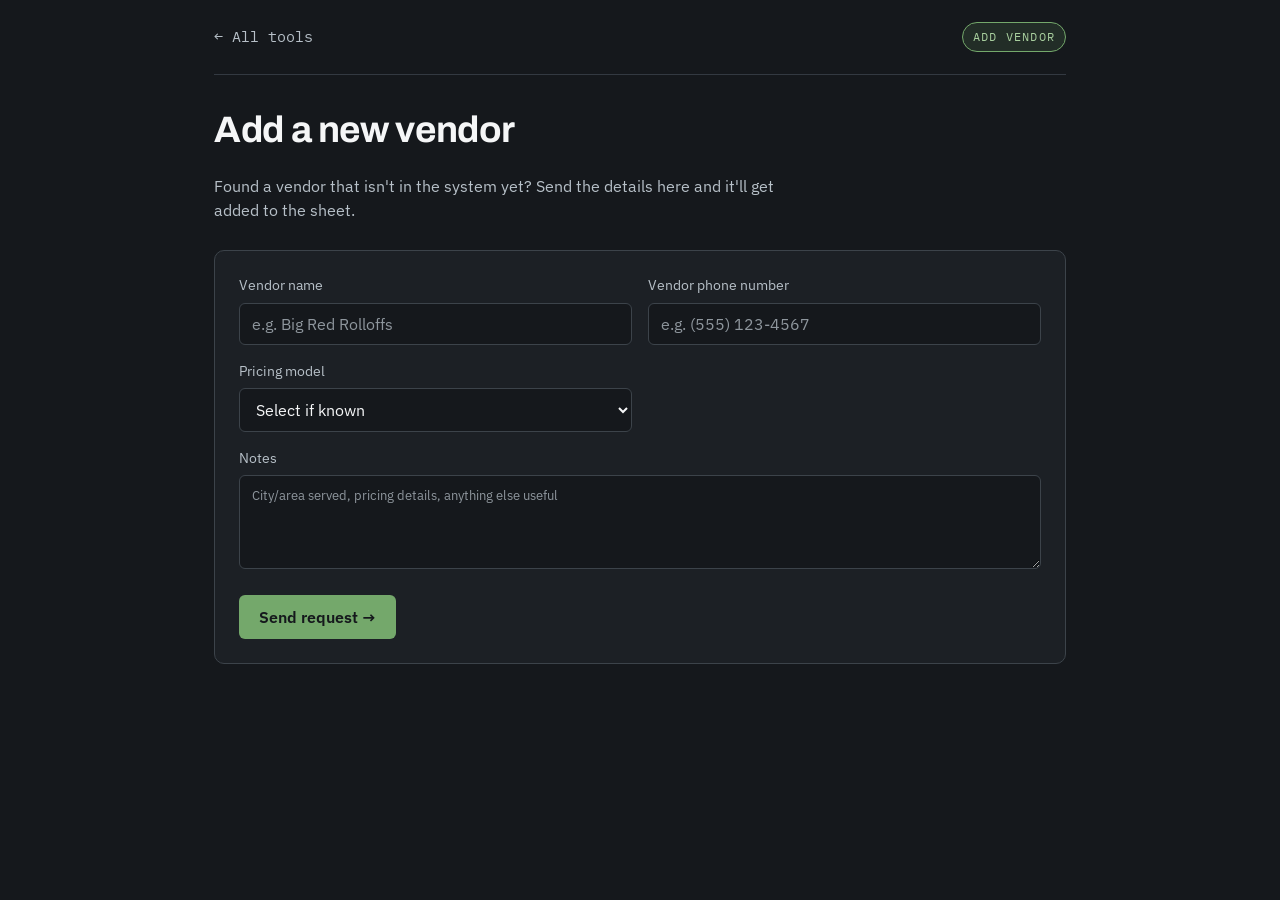
==== add-vendor.html @ eb349f05 "Add files via upload" ====
<!DOCTYPE html>
<html lang="en">
<head>
<meta charset="UTF-8">
<meta name="viewport" content="width=device-width, initial-scale=1.0">
<title>Add Vendor — Vendor Quote Tool</title>
<link rel="preconnect" href="https://fonts.googleapis.com">
<link rel="preconnect" href="https://fonts.gstatic.com" crossorigin>
<link href="https://fonts.googleapis.com/css2?family=Archivo:wght@600;700;800&family=IBM+Plex+Sans:wght@400;500;600&family=IBM+Plex+Mono:wght@400;500&display=swap" rel="stylesheet">
<link rel="stylesheet" href="css/styles.css">
</head>
<body class="role-vendor">
<div class="wrap">

  <div class="topbar">
    <a href="index.html" class="back-link">← All tools</a>
    <span class="role-badge">Add Vendor</span>
  </div>

  <h1 class="page-title">Add a new vendor</h1>
  <p class="page-sub">Found a vendor that isn't in the system yet? Send the details here and it'll get added to the sheet.</p>

  <div class="panel">
    <form data-vendor-form
          data-success-message="We'll get this vendor added to the sheet."
          action="https://formspree.io/f/mnpavgzw" method="POST">

      <div class="field-grid">
        <div class="field">
          <label for="vendor-name">Vendor name</label>
          <input id="vendor-name" name="Vendor name" type="text" placeholder="e.g. Big Red Rolloffs" required>
        </div>

        <div class="field">
          <label for="vendor-phone">Vendor phone number</label>
          <input id="vendor-phone" name="Vendor phone number" type="tel" placeholder="e.g. (555) 123-4567" required>
        </div>

        <div class="field">
          <label for="pricing-model">Pricing model</label>
          <select id="pricing-model" name="Pricing model">
            <option value="">Select if known</option>
            <option value="Haul + Disposal">Haul + Disposal</option>
            <option value="Standard">Standard</option>
            <option value="Flat">Flat</option>
            <option value="Not sure">Not sure</option>
          </select>
        </div>

        <div class="field field--full">
          <label for="vendor-notes">Notes</label>
          <textarea id="vendor-notes" name="Notes" rows="4" placeholder="City/area served, pricing details, anything else useful"></textarea>
        </div>
      </div>

      <input type="text" name="_gotcha" style="display:none" tabindex="-1" autocomplete="off">
      <input type="hidden" name="_subject" value="New Add Vendor request">

      <p class="form-error" data-form-error hidden>Something went wrong sending this — check your connection and try again in a moment.</p>

      <button class="btn" type="submit">Send request →</button>
    </form>
  </div>

</div>

<script type="module" src="js/vendor-request.js"></script>
</body>
</html>
---- css/styles.css ----
/* =========================================================
   Vendor Quote Tool — shared styles
   Palette: graphite base, amber = Sales, steel = Admin
   Type: Archivo (display) / IBM Plex Sans (body) / IBM Plex Mono (data)
   ========================================================= */

:root {
  --bg: #15181c;
  --surface: #1c2025;
  --surface-2: #262b31;
  --border: #3c434a;
  --border-soft: #333941;

  --text: #f5f6f7;
  --text-muted: #b7c0c8;   /* ~7.7:1 contrast on --bg — was too dim before */

  --amber: #e8a33d;
  --amber-soft: rgba(232, 163, 61, 0.12);
  --amber-text: #f3c47c;

  --steel: #5b8aac;
  --steel-soft: rgba(91, 138, 172, 0.14);
  --steel-text: #9dc3dd;

  --sage: #74a86b;
  --sage-soft: rgba(116, 168, 107, 0.14);
  --sage-text: #a8cf9e;

  --caution: #e0a44a;
  --caution-soft: rgba(224, 164, 74, 0.14);

  --radius: 10px;
  --radius-sm: 6px;

  --font-display: 'Archivo', sans-serif;
  --font-body: 'IBM Plex Sans', sans-serif;
  --font-mono: 'IBM Plex Mono', monospace;
}

/* Role accent overrides — set on <body class="role-sales|role-admin"> */
body.role-sales {
  --role: var(--amber);
  --role-soft: var(--amber-soft);
  --role-text: var(--amber-text);
}
body.role-admin {
  --role: var(--steel);
  --role-soft: var(--steel-soft);
  --role-text: var(--steel-text);
}
/* Add/Update Vendor pages are shared by both teams, so they get their
   own accent rather than borrowing Sales' amber or Admin's steel. */
body.role-vendor {
  --role: var(--sage);
  --role-soft: var(--sage-soft);
  --role-text: var(--sage-text);
}

* { box-sizing: border-box; }
html { color-scheme: dark; }

body {
  margin: 0;
  background: var(--bg);
  color: var(--text);
  font-family: var(--font-body);
  font-size: 16px;
  line-height: 1.5;
  -webkit-font-smoothing: antialiased;
}

h1, h2, h3 {
  font-family: var(--font-display);
  font-weight: 700;
  letter-spacing: -0.01em;
  margin: 0;
}

a { color: inherit; text-decoration: none; }

button, input, select {
  font-family: inherit;
  font-size: inherit;
  color: inherit;
}

:focus-visible {
  outline: 2px solid var(--role, var(--amber));
  outline-offset: 2px;
}

@media (prefers-reduced-motion: reduce) {
  *, *::before, *::after {
    animation-duration: 0.001ms !important;
    transition-duration: 0.001ms !important;
  }
}

.wrap {
  max-width: 900px;
  margin: 0 auto;
  padding: 0 24px;
}

/* ---------- Landing page: split lanes ---------- */

.masthead {
  padding: 28px 32px;
  display: flex;
  align-items: baseline;
  justify-content: space-between;
  gap: 16px;
  flex-wrap: wrap;
}

.masthead__name {
  font-family: var(--font-display);
  font-weight: 800;
  font-size: 1.15rem;
  letter-spacing: -0.01em;
}

.masthead__tag {
  color: var(--text-muted);
  font-size: 0.92rem;
}

.lanes {
  display: flex;
  min-height: calc(100vh - 84px);
}

.lane {
  flex: 1;
  display: flex;
  flex-direction: column;
  justify-content: center;
  padding: 48px 56px;
  background: var(--bg);
  transition: background 0.25s ease;
  position: relative;
}

.lane--sales:hover { background: var(--amber-soft); }
.lane--admin:hover { background: var(--steel-soft); }

.lane__eyebrow {
  font-family: var(--font-mono);
  font-size: 0.82rem;
  text-transform: uppercase;
  letter-spacing: 0.12em;
}
.lane--sales .lane__eyebrow { color: var(--amber-text); }
.lane--admin .lane__eyebrow { color: var(--steel-text); }

.lane__title {
  font-size: clamp(2.4rem, 6vw, 4rem);
  margin-top: 14px;
}

.lane__desc {
  color: var(--text-muted);
  max-width: 32ch;
  margin-top: 16px;
  font-size: 1.05rem;
}

.lane__cta {
  margin-top: 32px;
  font-family: var(--font-mono);
  font-size: 0.95rem;
  display: inline-flex;
  align-items: center;
  gap: 8px;
  transition: gap 0.2s ease;
}
.lane--sales .lane__cta { color: var(--amber-text); }
.lane--admin .lane__cta { color: var(--steel-text); }
.lane:hover .lane__cta { gap: 14px; }

.seam {
  width: 6px;
  flex: none;
  background: linear-gradient(180deg, var(--amber), var(--steel));
}

@media (max-width: 720px) {
  .lanes { flex-direction: column; }
  .seam { width: 100%; height: 4px; }
  .lane { padding: 40px 28px; min-height: 46vh; }
}

/* ---------- Sales / Admin pages ---------- */

.topbar {
  display: flex;
  align-items: center;
  justify-content: space-between;
  padding: 22px 0;
  border-bottom: 1px solid var(--border-soft);
  flex-wrap: wrap;
  gap: 12px;
}

.back-link {
  color: var(--text-muted);
  font-size: 0.92rem;
  font-family: var(--font-mono);
}
.back-link:hover { color: var(--text); }

.role-badge {
  font-family: var(--font-mono);
  font-size: 0.76rem;
  letter-spacing: 0.1em;
  text-transform: uppercase;
  padding: 5px 10px;
  border-radius: 999px;
  border: 1px solid var(--role);
  color: var(--role-text);
  background: var(--role-soft);
}

.topbar-actions {
  display: flex;
  align-items: center;
  gap: 10px;
  flex-wrap: wrap;
}

.ghost-link {
  font-family: var(--font-mono);
  font-size: 0.8rem;
  color: var(--text-muted);
  border: 1px solid var(--border);
  border-radius: 999px;
  padding: 5px 12px;
  transition: color 0.15s ease, border-color 0.15s ease;
}
.ghost-link:hover { color: var(--text); border-color: var(--role); }

.page-title {
  font-size: clamp(1.7rem, 4vw, 2.3rem);
  margin: 28px 0 4px;
}

.page-sub {
  color: var(--text-muted);
  margin-bottom: 28px;
  max-width: 60ch;
}

.panel {
  background: var(--surface);
  border: 1px solid var(--border);
  border-radius: var(--radius);
  padding: 24px;
  margin-bottom: 32px;
}

.field-grid {
  display: grid;
  grid-template-columns: 1fr 1fr;
  gap: 16px;
}

.field--full { grid-column: 1 / -1; }

@media (max-width: 560px) {
  .field-grid { grid-template-columns: 1fr; }
}

.field label,
.field-label-static {
  display: block;
  font-size: 0.88rem;
  color: var(--text-muted);
  margin-bottom: 6px;
}

.field input,
.field select,
.field textarea {
  width: 100%;
  background: var(--bg);
  border: 1px solid var(--border);
  border-radius: var(--radius-sm);
  padding: 10px 12px;
  color: var(--text);
  font-family: inherit;
}

.field textarea {
  resize: vertical;
  min-height: 90px;
}

.field input::placeholder,
.field textarea::placeholder { color: var(--text-muted); opacity: 0.75; }

.field input:focus,
.field select:focus,
.field textarea:focus {
  border-color: var(--role);
}

/* ---------- Checkbox groups (Update Vendor) ---------- */

.checkbox-group {
  display: flex;
  flex-wrap: wrap;
  gap: 10px 22px;
}

.checkbox-option {
  display: flex;
  align-items: center;
  gap: 8px;
  font-size: 0.95rem;
  cursor: pointer;
}

.checkbox-option input[type="checkbox"] {
  width: 16px;
  height: 16px;
  accent-color: var(--role);
  cursor: pointer;
}

/* ---------- Vendor-request form states ---------- */

.form-error {
  color: var(--caution);
  font-size: 0.88rem;
  margin: 14px 0 0;
}

.form-success {
  text-align: center;
  padding: 24px 8px 8px;
}

.form-success__title {
  font-family: var(--font-display);
  font-weight: 700;
  font-size: 1.3rem;
  color: var(--role-text);
  margin-bottom: 8px;
}

.form-success p {
  color: var(--text-muted);
  margin: 0 0 20px;
}

.btn {
  margin-top: 20px;
  display: inline-flex;
  align-items: center;
  gap: 8px;
  background: var(--role);
  color: #15181c;
  font-weight: 600;
  font-family: var(--font-body);
  border: none;
  border-radius: var(--radius-sm);
  padding: 12px 20px;
  cursor: pointer;
  transition: filter 0.15s ease;
}
.btn:hover { filter: brightness(1.08); }

/* ---------- Results ---------- */

.results-heading {
  font-family: var(--font-mono);
  font-size: 0.85rem;
  text-transform: uppercase;
  letter-spacing: 0.1em;
  color: var(--text-muted);
  margin-bottom: 14px;
}

.empty-state {
  border: 1px dashed var(--border);
  border-radius: var(--radius);
  padding: 32px 24px;
  color: var(--text-muted);
  text-align: center;
}

.match-tier {
  display: inline-flex;
  align-items: center;
  gap: 8px;
  font-family: var(--font-mono);
  font-size: 0.88rem;
  margin-bottom: 18px;
  color: var(--text-muted);
}

.match-tier .badge {
  font-family: var(--font-mono);
  font-size: 0.75rem;
  text-transform: uppercase;
  letter-spacing: 0.08em;
  padding: 3px 8px;
  border-radius: 999px;
  border: 1px solid var(--caution);
  color: var(--caution);
  background: var(--caution-soft);
}

.result-card {
  background: var(--surface);
  border: 1px solid var(--border);
  border-radius: var(--radius);
  padding: 18px 20px;
  margin-bottom: 12px;
}

.result-top {
  display: flex;
  justify-content: space-between;
  align-items: baseline;
  gap: 12px;
  flex-wrap: wrap;
}

.result-size {
  font-family: var(--font-display);
  font-weight: 700;
  font-size: 1.1rem;
}

.result-total {
  font-family: var(--font-mono);
  font-size: 1.5rem;
  color: var(--role-text);
}

.result-total .range {
  font-size: 0.9rem;
  color: var(--text-muted);
}

/* Vendor name/phone and the tons/days/overage line are what a rep reads
   straight to a customer, so these stay near full brightness rather
   than the muted secondary tone. */
.result-vendor {
  font-family: var(--font-mono);
  font-size: 0.88rem;
  color: var(--text);
  margin-top: 2px;
}

.result-city-note {
  font-size: 0.85rem;
  color: var(--text-muted);
  margin-top: 2px;
}

.result-detail-row {
  margin-top: 10px;
  font-size: 0.94rem;
  color: var(--text);
}

.adjuster {
  margin-top: 14px;
  padding-top: 12px;
  border-top: 1px solid var(--border-soft);
  display: flex;
  align-items: center;
  gap: 14px;
  flex-wrap: wrap;
}

.badge--info {
  font-family: var(--font-mono);
  font-size: 0.75rem;
  text-transform: uppercase;
  letter-spacing: 0.08em;
  padding: 3px 8px;
  border-radius: 999px;
  border: 1px solid var(--role);
  color: var(--role-text);
  background: var(--role-soft);
}

.stepper {
  display: inline-flex;
  align-items: center;
  gap: 10px;
  font-family: var(--font-mono);
  font-size: 0.95rem;
}

.stepper button {
  width: 28px;
  height: 28px;
  border-radius: 999px;
  border: 1px solid var(--border);
  background: var(--surface-2);
  color: var(--text);
  cursor: pointer;
  font-size: 1rem;
  line-height: 1;
}

.stepper button:hover { border-color: var(--role); }

.breakdown {
  margin-top: 12px;
  border-top: 1px solid var(--border-soft);
  padding-top: 12px;
}

.breakdown summary {
  cursor: pointer;
  font-size: 0.88rem;
  color: var(--text-muted);
}

.breakdown-rows {
  margin-top: 10px;
  font-family: var(--font-mono);
  font-size: 0.9rem;
}

.breakdown-row {
  display: flex;
  justify-content: space-between;
  padding: 3px 0;
  color: var(--text-muted);
}

.breakdown-row.total {
  color: var(--text);
  border-top: 1px solid var(--border-soft);
  margin-top: 4px;
  padding-top: 6px;
  font-weight: 600;
}

.admin-detail {
  margin-top: 10px;
  display: grid;
  grid-template-columns: repeat(4, auto);
  gap: 6px 22px;
  font-family: var(--font-mono);
  font-size: 0.85rem;
  color: var(--text-muted);
}

@media (max-width: 640px) {
  .admin-detail { grid-template-columns: repeat(2, auto); }
}

.admin-detail b { color: var(--text); font-weight: 500; }

.note {
  margin-top: 40px;
  padding-top: 20px;
  border-top: 1px solid var(--border-soft);
  color: var(--text-muted);
  font-size: 0.88rem;
}
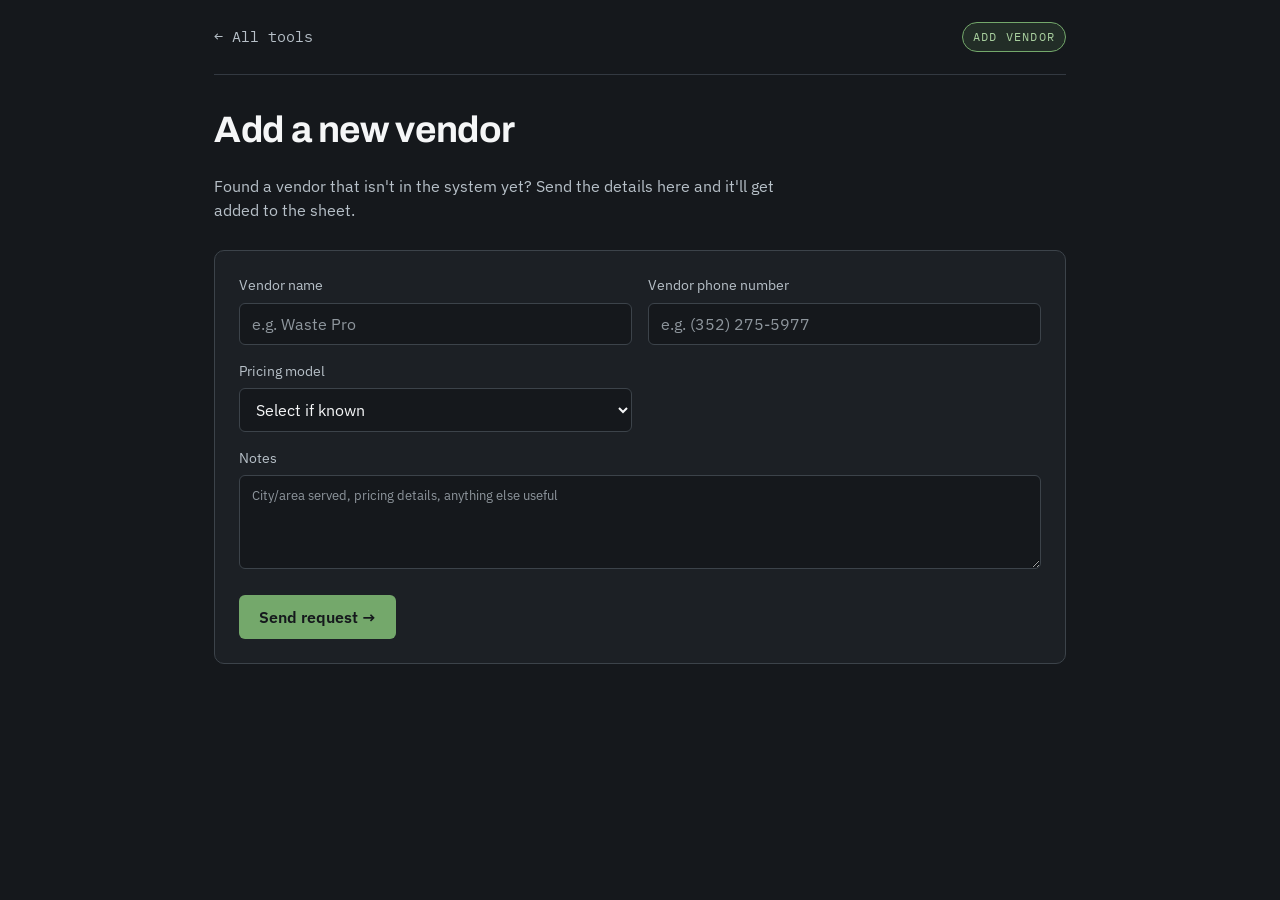
==== commit 5e44e27e: "Add files via upload" ====
--- a/add-vendor.html
+++ b/add-vendor.html
@@ -28,12 +28,12 @@
       <div class="field-grid">
         <div class="field">
           <label for="vendor-name">Vendor name</label>
-          <input id="vendor-name" name="Vendor name" type="text" placeholder="e.g. Big Red Rolloffs" required>
+          <input id="vendor-name" name="Vendor name" type="text" placeholder="e.g. Waste Pro" required>
         </div>
 
         <div class="field">
           <label for="vendor-phone">Vendor phone number</label>
-          <input id="vendor-phone" name="Vendor phone number" type="tel" placeholder="e.g. (555) 123-4567" required>
+          <input id="vendor-phone" name="Vendor phone number" type="tel" placeholder="e.g. (352) 275-5977" required>
         </div>
 
         <div class="field">
--- a/css/styles.css
+++ b/css/styles.css
@@ -224,20 +224,23 @@
 .topbar-actions {
   display: flex;
   align-items: center;
-  gap: 10px;
+  gap: 20px;
   flex-wrap: wrap;
 }
 
-.ghost-link {
-  font-family: var(--font-mono);
-  font-size: 0.8rem;
-  color: var(--text-muted);
-  border: 1px solid var(--border);
-  border-radius: 999px;
-  padding: 5px 12px;
-  transition: color 0.15s ease, border-color 0.15s ease;
-}
-.ghost-link:hover { color: var(--text); border-color: var(--role); }
+.topbar-btn {
+  display: inline-flex;
+  align-items: center;
+  background: var(--sage);
+  color: #15181c;
+  font-weight: 700;
+  font-size: 0.82rem;
+  border: none;
+  border-radius: var(--radius-sm);
+  padding: 9px 16px;
+  transition: filter 0.15s ease;
+}
+.topbar-btn:hover { filter: brightness(1.08); }
 
 .page-title {
   font-size: clamp(1.7rem, 4vw, 2.3rem);
